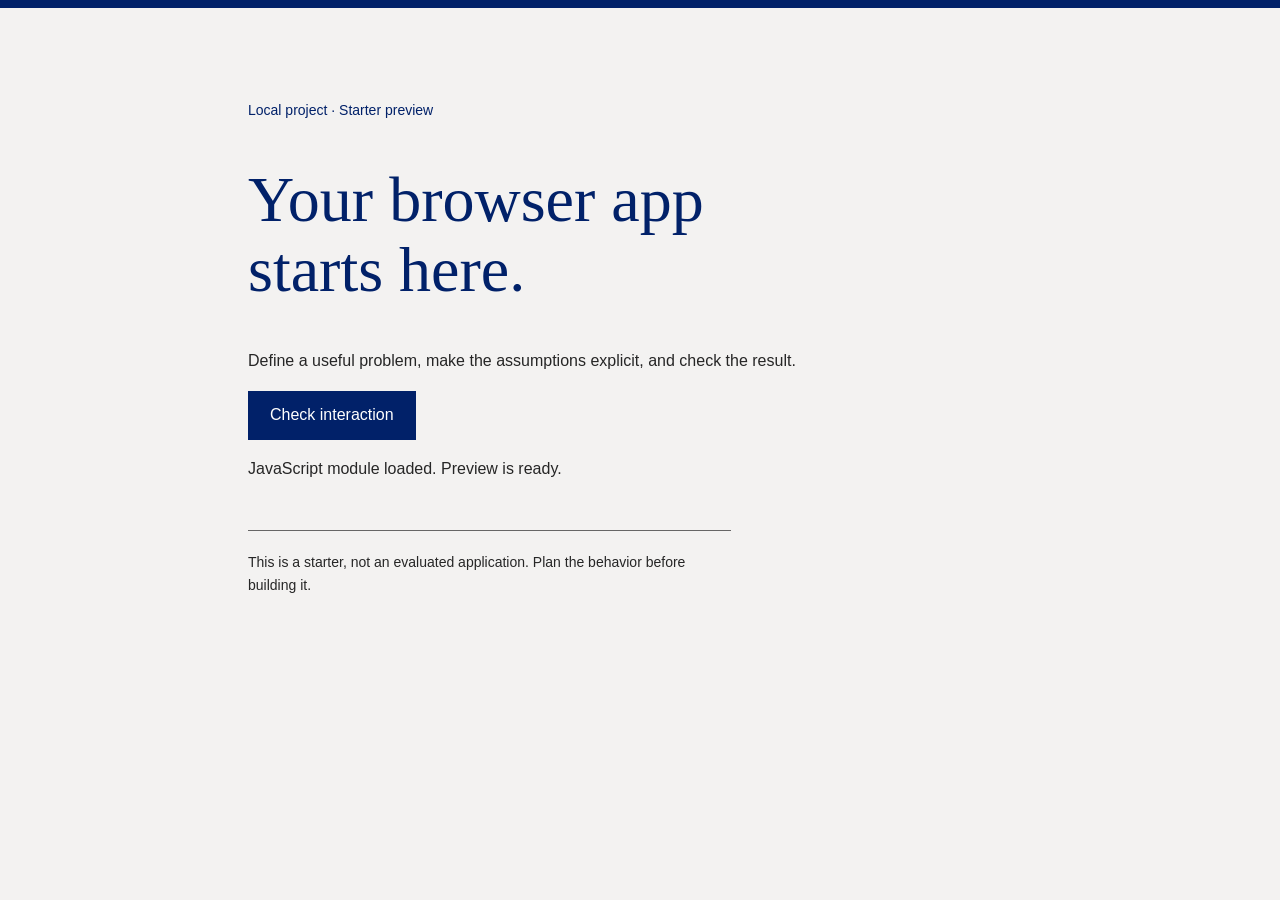
==== app/index.html @ e731c491 "Initialize inventory trial with verified local tooling" ====
<!doctype html>
<html lang="en">
<head>
  <meta charset="utf-8">
  <meta name="viewport" content="width=device-width, initial-scale=1">
  <title>Your browser app</title>
  <link rel="stylesheet" href="./style.css">
  <script type="module" src="./app.js"></script>
</head>
<body>
  <main>
    <p class="eyebrow">Local project · Starter preview</p>
    <h1>Your browser app starts here.</h1>
    <p>Define a useful problem, make the assumptions explicit, and check the result.</p>
    <button type="button" id="check">Check interaction</button>
    <p id="status" role="status">Waiting for the JavaScript module. Open this page through your project preview.</p>
    <aside>This is a starter, not an evaluated application. Plan the behavior before building it.</aside>
  </main>
</body>
</html>
---- app/style.css ----
:root { color-scheme: light; font-family: Arial, sans-serif; color: #262626; background: #F3F2F1; }
* { box-sizing: border-box; }
body { margin: 0; border-top: 8px solid #012169; }
main { max-width: 52rem; margin: 0 auto; padding: clamp(1.5rem, 6vw, 5rem) 1.5rem; }
h1 { color: #012169; font: 400 clamp(2.25rem, 6vw, 4rem)/1.1 Georgia, serif; max-width: 16ch; }
p, aside { line-height: 1.65; max-width: 62ch; }
.eyebrow { font-size: .875rem; color: #012169; }
button { font: inherit; padding: .85rem 1.25rem; color: white; background: #012169; border: 2px solid #012169; cursor: pointer; }
button:hover { background: #00539B; }
:focus-visible { outline: 3px solid #00539B; outline-offset: 4px; }
aside { margin-top: 3rem; padding-top: 1.25rem; border-top: 1px solid #666; font-size: .875rem; }
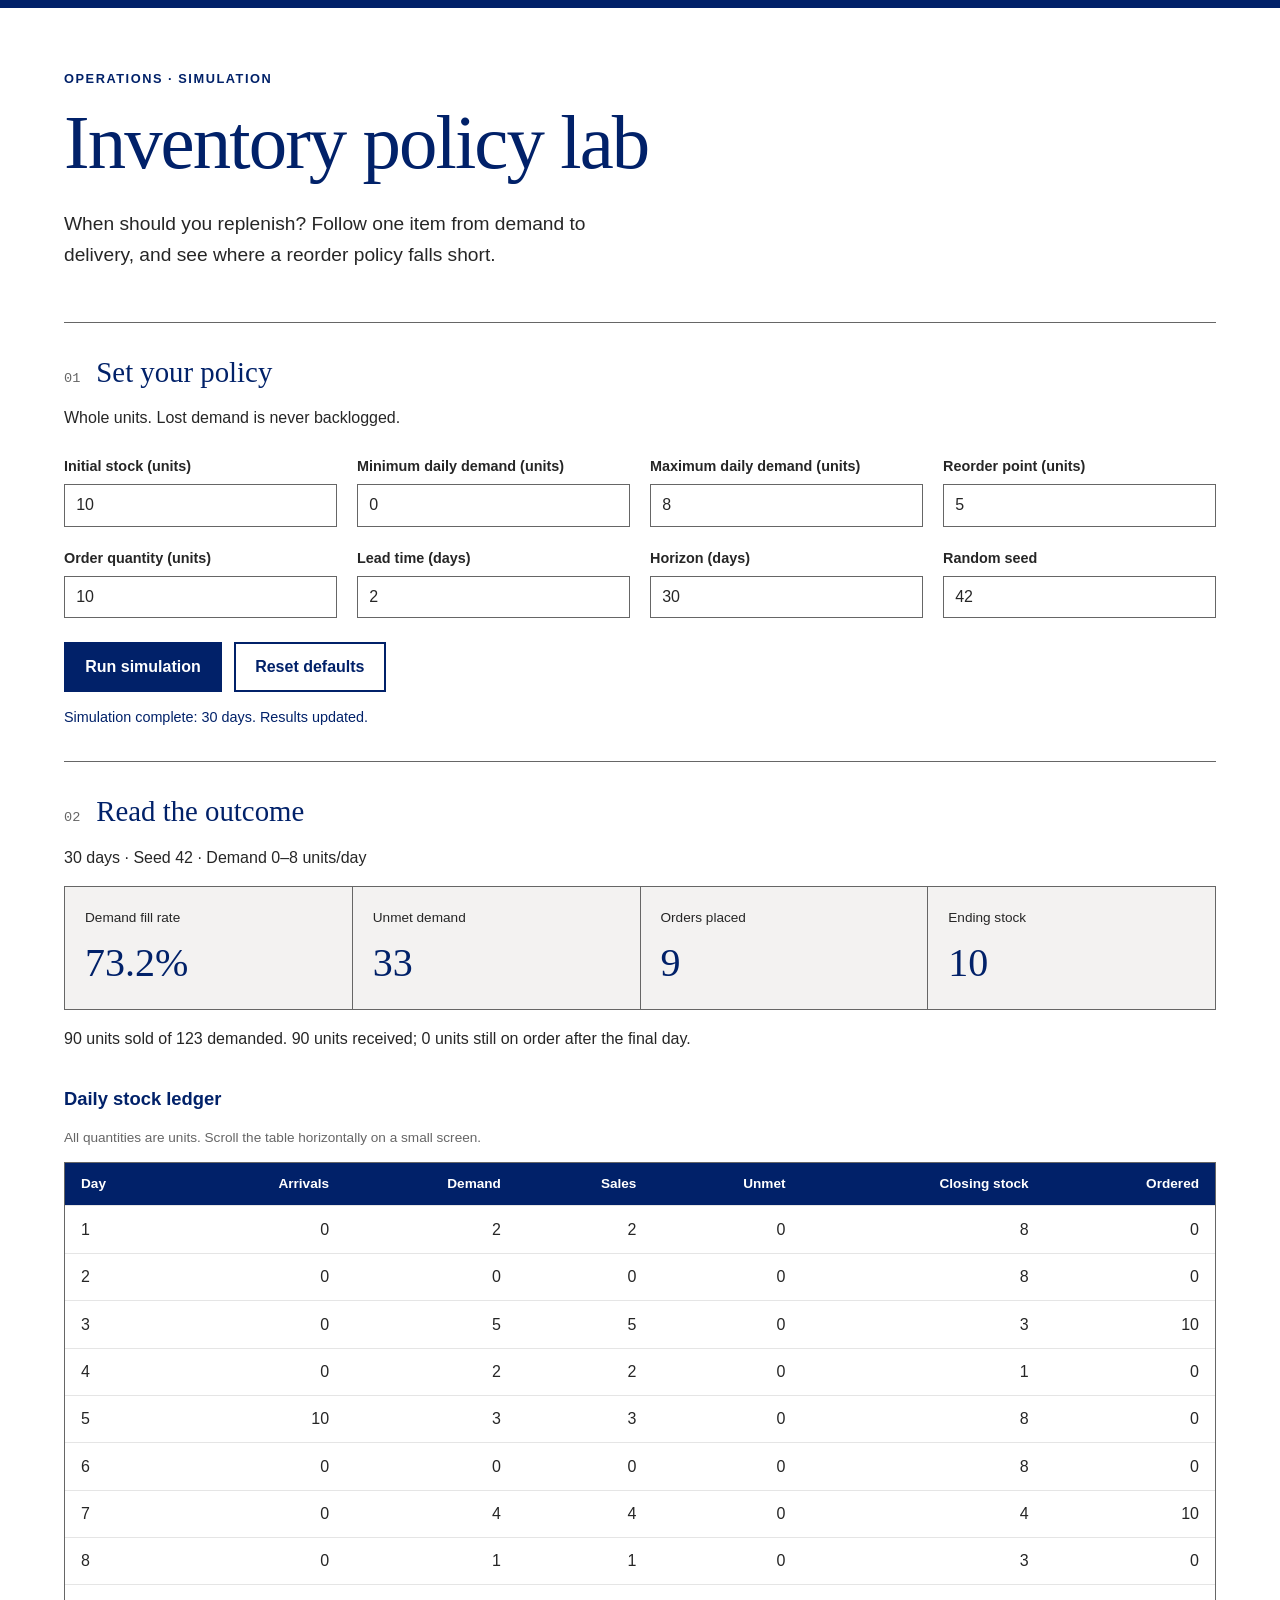
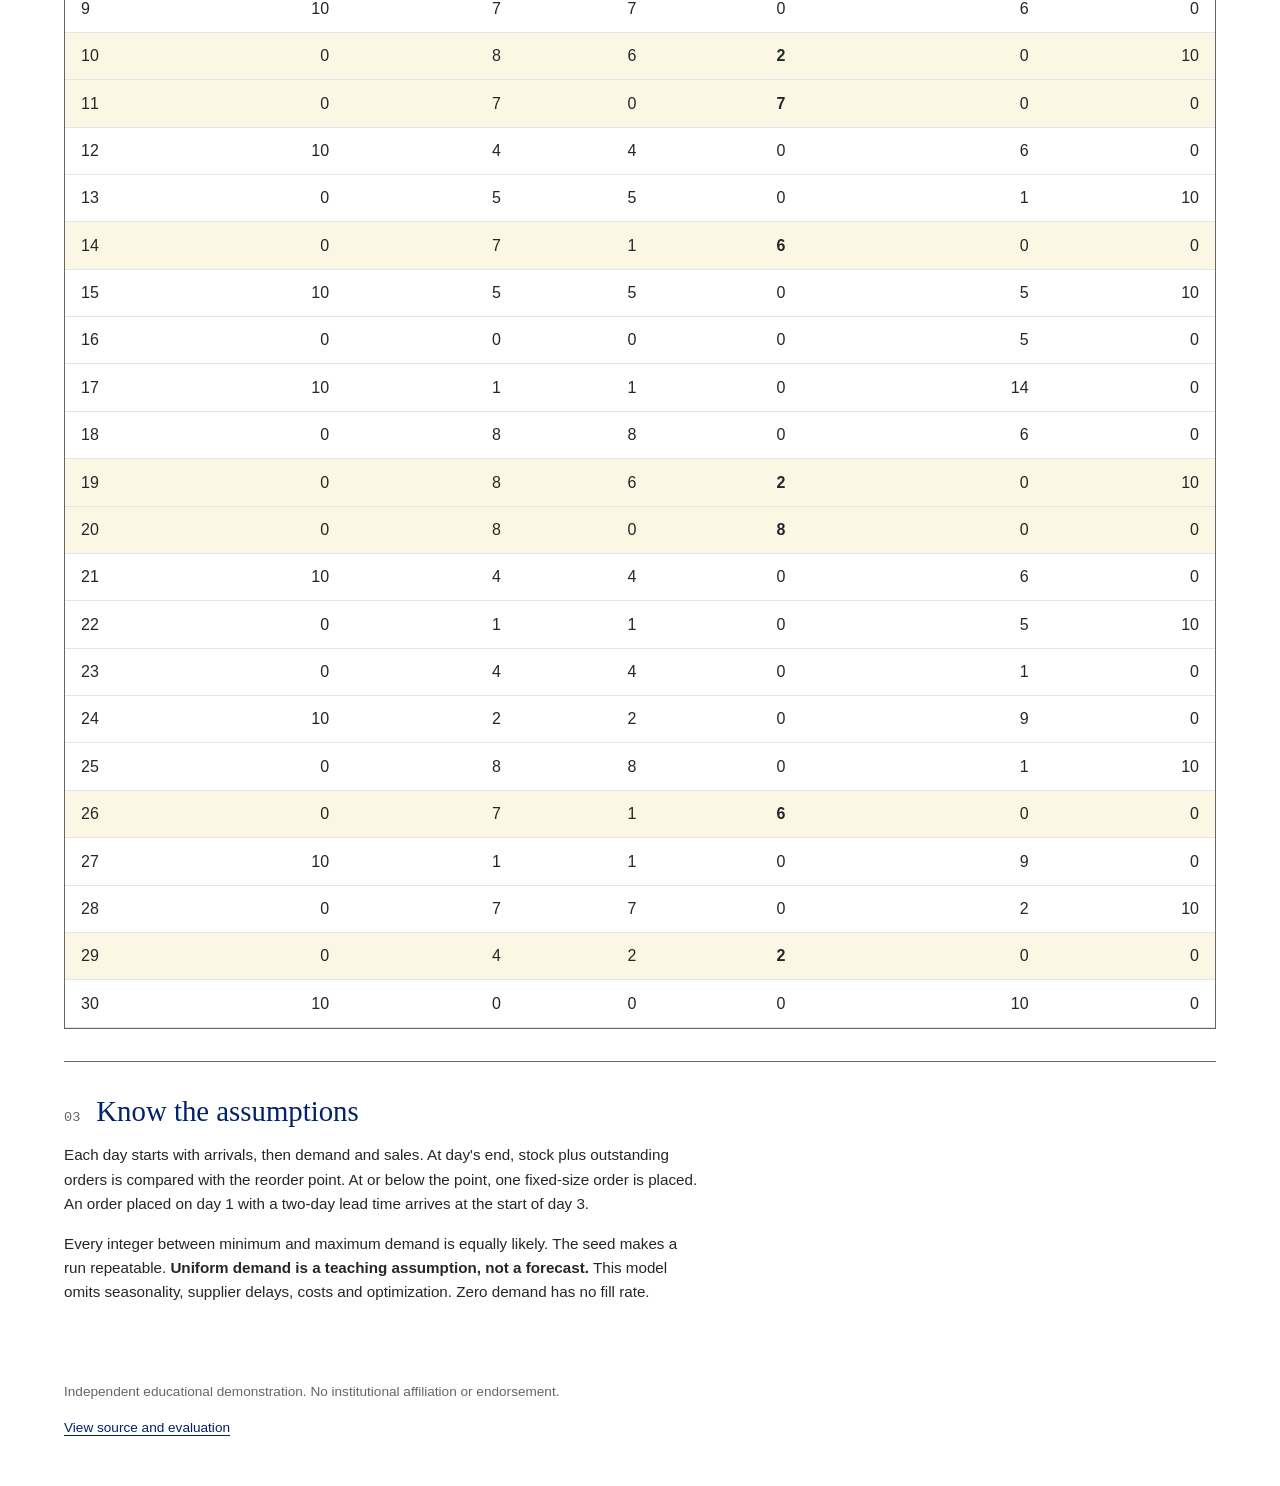
==== commit 2defabed: "Build inventory teaching simulation and independent browser checks" ====
--- a/app/index.html
+++ b/app/index.html
@@ -3,18 +3,49 @@
 <head>
   <meta charset="utf-8">
   <meta name="viewport" content="width=device-width, initial-scale=1">
-  <title>Your browser app</title>
+  <meta name="description" content="Explore a synthetic single-item reorder policy with repeatable daily demand.">
+  <title>Inventory policy lab</title>
   <link rel="stylesheet" href="./style.css">
   <script type="module" src="./app.js"></script>
 </head>
 <body>
+  <header>
+    <p class="eyebrow">OPERATIONS · SIMULATION</p>
+    <h1>Inventory policy lab</h1>
+    <p class="intro">When should you replenish? Follow one item from demand to delivery, and see where a reorder policy falls short.</p>
+  </header>
   <main>
-    <p class="eyebrow">Local project · Starter preview</p>
-    <h1>Your browser app starts here.</h1>
-    <p>Define a useful problem, make the assumptions explicit, and check the result.</p>
-    <button type="button" id="check">Check interaction</button>
-    <p id="status" role="status">Waiting for the JavaScript module. Open this page through your project preview.</p>
-    <aside>This is a starter, not an evaluated application. Plan the behavior before building it.</aside>
+    <section aria-labelledby="inputs-heading" class="inputs">
+      <div class="section-title"><span class="step">01</span><h2 id="inputs-heading">Set your policy</h2></div>
+      <p>Whole units. Lost demand is never backlogged.</p>
+      <form id="simulation" novalidate>
+        <div id="fields" class="fields"></div>
+        <div class="actions"><button type="submit">Run simulation</button><button type="button" id="reset" class="secondary">Reset defaults</button></div>
+      </form>
+      <p id="status" role="status">Loading the simulation module…</p>
+    </section>
+    <section aria-labelledby="results-heading" id="results" hidden>
+      <div class="section-title"><span class="step">02</span><h2 id="results-heading">Read the outcome</h2></div>
+      <p id="run-label"></p>
+      <dl class="metrics">
+        <div><dt>Demand fill rate</dt><dd id="fill"></dd></div>
+        <div><dt>Unmet demand</dt><dd id="unmet"></dd></div>
+        <div><dt>Orders placed</dt><dd id="orders"></dd></div>
+        <div><dt>Ending stock</dt><dd id="stock"></dd></div>
+      </dl>
+      <p id="summary"></p>
+      <h3>Daily stock ledger</h3>
+      <p class="table-help" id="ledger-help">All quantities are units. Scroll the table horizontally on a small screen.</p>
+      <div class="table-scroll" role="region" aria-label="Daily stock ledger" aria-describedby="ledger-help" tabindex="0">
+        <table><thead><tr><th scope="col">Day</th><th scope="col">Arrivals</th><th scope="col">Demand</th><th scope="col">Sales</th><th scope="col">Unmet</th><th scope="col">Closing stock</th><th scope="col">Ordered</th></tr></thead><tbody id="ledger"></tbody></table>
+      </div>
+    </section>
+    <aside aria-labelledby="model-heading">
+      <div class="section-title"><span class="step">03</span><h2 id="model-heading">Know the assumptions</h2></div>
+      <p>Each day starts with arrivals, then demand and sales. At day's end, stock plus outstanding orders is compared with the reorder point. At or below the point, one fixed-size order is placed. An order placed on day 1 with a two-day lead time arrives at the start of day 3.</p>
+      <p>Every integer between minimum and maximum demand is equally likely. The seed makes a run repeatable. <strong>Uniform demand is a teaching assumption, not a forecast.</strong> This model omits seasonality, supplier delays, costs and optimization. Zero demand has no fill rate.</p>
+    </aside>
   </main>
+  <footer><p>Independent educational demonstration. No institutional affiliation or endorsement.</p><a href="https://github.com/jordanmeyer/bab-trial-inventory-2026-10-08">View source and evaluation</a></footer>
 </body>
 </html>
--- a/app/style.css
+++ b/app/style.css
@@ -1,11 +1,47 @@
-:root { color-scheme: light; font-family: Arial, sans-serif; color: #262626; background: #F3F2F1; }
+:root { color-scheme: light; font-family: Arial, sans-serif; line-height: 1.6; color: #262626; background: #fff; }
 * { box-sizing: border-box; }
 body { margin: 0; border-top: 8px solid #012169; }
-main { max-width: 52rem; margin: 0 auto; padding: clamp(1.5rem, 6vw, 5rem) 1.5rem; }
-h1 { color: #012169; font: 400 clamp(2.25rem, 6vw, 4rem)/1.1 Georgia, serif; max-width: 16ch; }
-p, aside { line-height: 1.65; max-width: 62ch; }
-.eyebrow { font-size: .875rem; color: #012169; }
-button { font: inherit; padding: .85rem 1.25rem; color: white; background: #012169; border: 2px solid #012169; cursor: pointer; }
-button:hover { background: #00539B; }
-:focus-visible { outline: 3px solid #00539B; outline-offset: 4px; }
-aside { margin-top: 3rem; padding-top: 1.25rem; border-top: 1px solid #666; font-size: .875rem; }
+header, main, footer { width: min(100% - 3rem, 72rem); margin-inline: auto; }
+header { padding-block: 3rem 2rem; }
+h1, h2, h3 { color: #012169; }
+h1 { font: 400 clamp(2.4rem, 6vw, 4.8rem)/1.08 Georgia, serif; margin: .75rem 0 1.5rem; letter-spacing: -.025em; }
+h2 { font: 400 1.8rem/1.2 Georgia, serif; margin: 0; }
+h3 { margin: 2rem 0 .5rem; font-size: 1.15rem; }
+p { max-width: 75ch; }
+.eyebrow { color: #012169; font-size: .8rem; font-weight: bold; letter-spacing: .12em; }
+.intro { max-width: 50ch; font-size: 1.2rem; }
+section, aside { border-top: 1px solid #666; padding-block: 2rem; }
+.section-title { display: flex; align-items: baseline; gap: 1rem; }
+.step { font: .85rem ui-monospace, monospace; color: #666; }
+.fields { display: grid; grid-template-columns: repeat(4, minmax(0, 1fr)); gap: 1.25rem; margin-block: 1.5rem; }
+label { display: block; font-weight: bold; font-size: .9rem; margin-bottom: .4rem; }
+input { display: block; min-width: 0; width: 100%; border: 1px solid #666; background: #fff; border-radius: 0; padding: .7rem; font: 1rem Arial, sans-serif; color: #262626; }
+input[aria-invalid="true"] { border: 2px solid #C84E00; }
+.error { display: block; color: #9a3900; font-size: .85rem; margin-top: .3rem; }
+.error:empty { display: none; }
+.actions { display: flex; gap: .75rem; flex-wrap: wrap; }
+button { font: bold 1rem Arial, sans-serif; padding: .85rem 1.2rem; border: 2px solid #012169; background: #012169; color: white; cursor: pointer; }
+button:hover { background: #00539B; border-color: #00539B; }
+.secondary { background: white; color: #012169; }
+.secondary:hover { background: #E2E6ED; border-color: #012169; }
+:focus-visible { outline: 3px solid #012169; outline-offset: 3px; box-shadow: 0 0 0 3px white; }
+#status { color: #012169; font-size: .9rem; margin-bottom: 0; }
+.metrics { display: grid; grid-template-columns: repeat(4, 1fr); gap: 1px; background: #666; border: 1px solid #666; }
+.metrics div { padding: 1.25rem; background: #F3F2F1; }
+dt { font-size: .85rem; color: #262626; }
+dd { font: 400 2.5rem/1.3 Georgia, serif; color: #012169; margin: .5rem 0 0; }
+.table-help { color: #666; font-size: .85rem; }
+.table-scroll { overflow-x: auto; border: 1px solid #666; }
+table { border-collapse: collapse; width: 100%; font-variant-numeric: tabular-nums; white-space: nowrap; }
+th, td { text-align: right; padding: .65rem 1rem; border-bottom: 1px solid #E5E5E5; }
+th { background: #012169; color: #fff; font-size: .85rem; }
+th:first-child, td:first-child { text-align: left; }
+.shortage { background: #FCF7E5; }
+.shortage td:nth-child(5) { font-weight: bold; }
+aside p { font-size: .95rem; }
+footer { padding-block: 1rem 3rem; color: #666; font-size: .85rem; }
+a { color: #012169; text-underline-offset: .2em; }
+a:hover { color: #00539B; }
+[hidden] { display: none; }
+@media (max-width: 850px) { .fields, .metrics { grid-template-columns: repeat(2, minmax(0, 1fr)); } }
+@media (max-width: 450px) { header, main, footer { width: calc(100% - 2rem); } header { padding-top: 2rem; } .fields { grid-template-columns: 1fr; } .metrics div { padding: .85rem; } dd { font-size: 2rem; } }
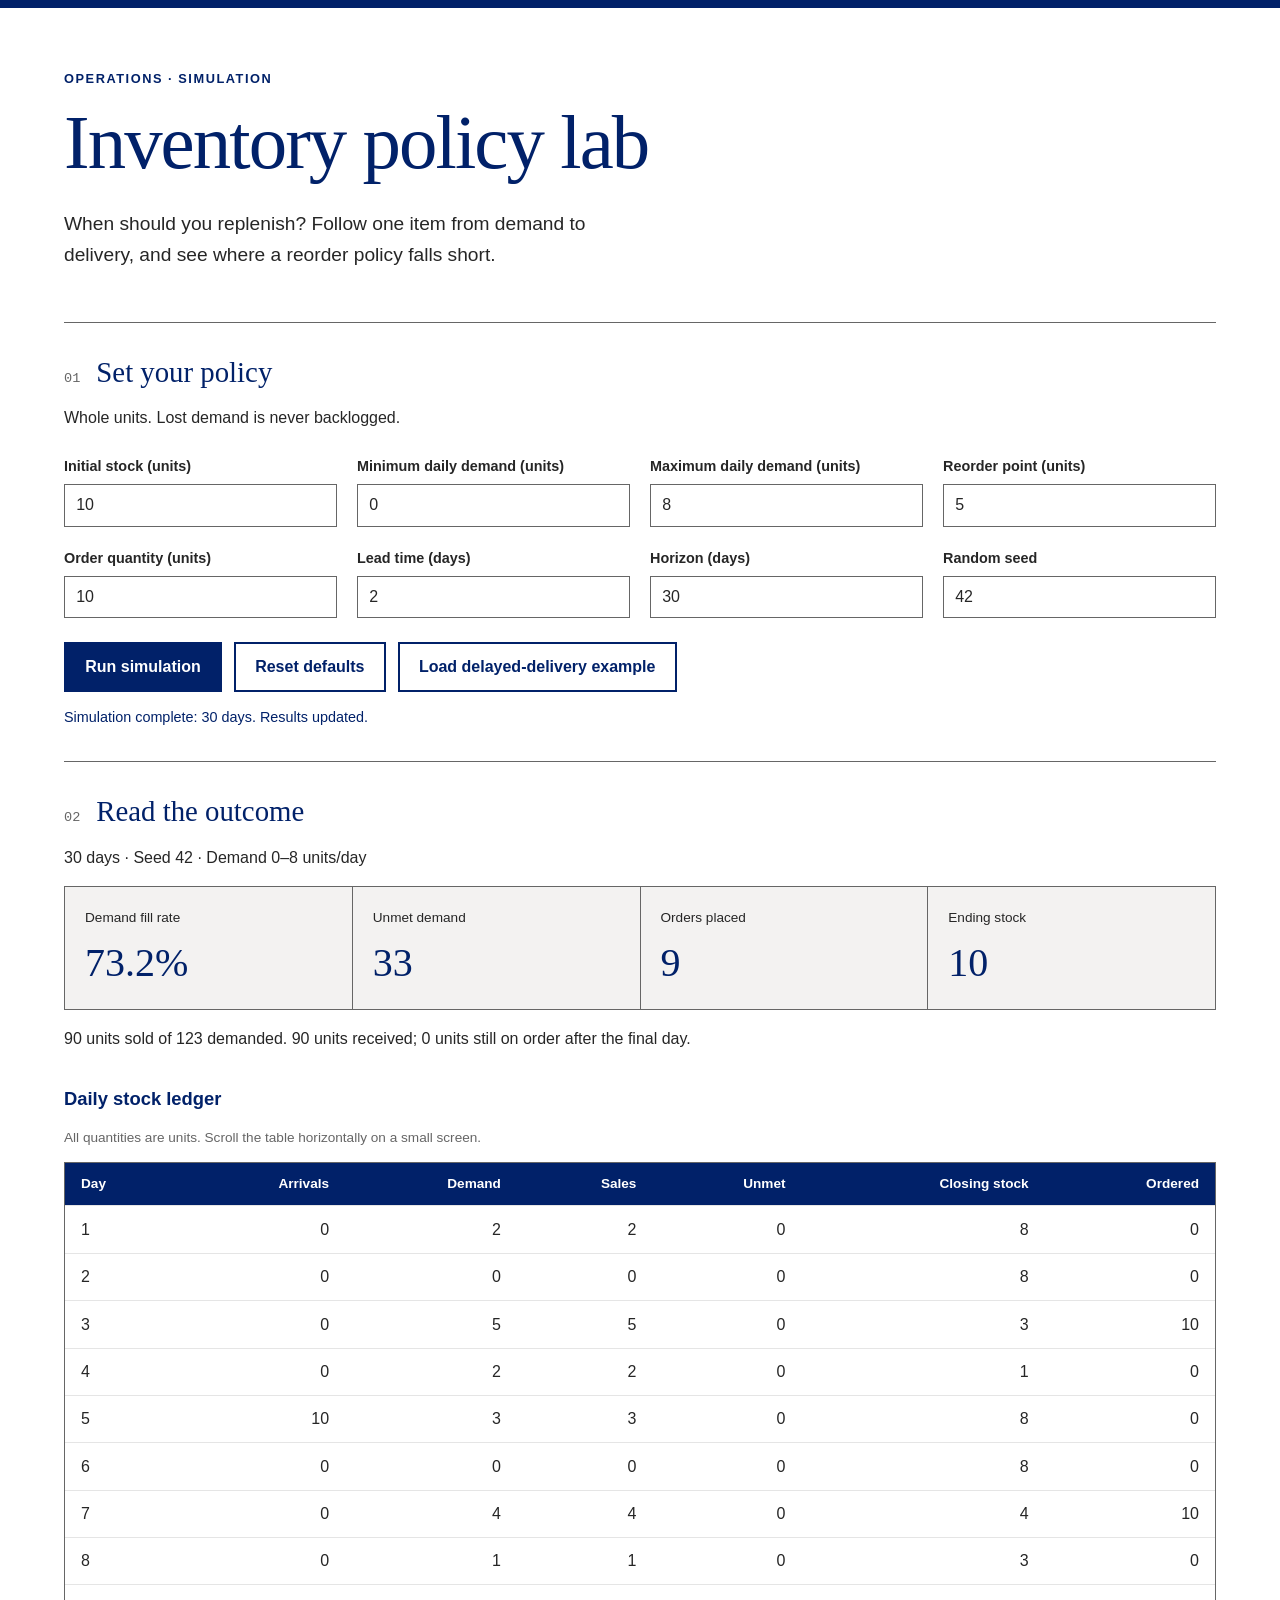
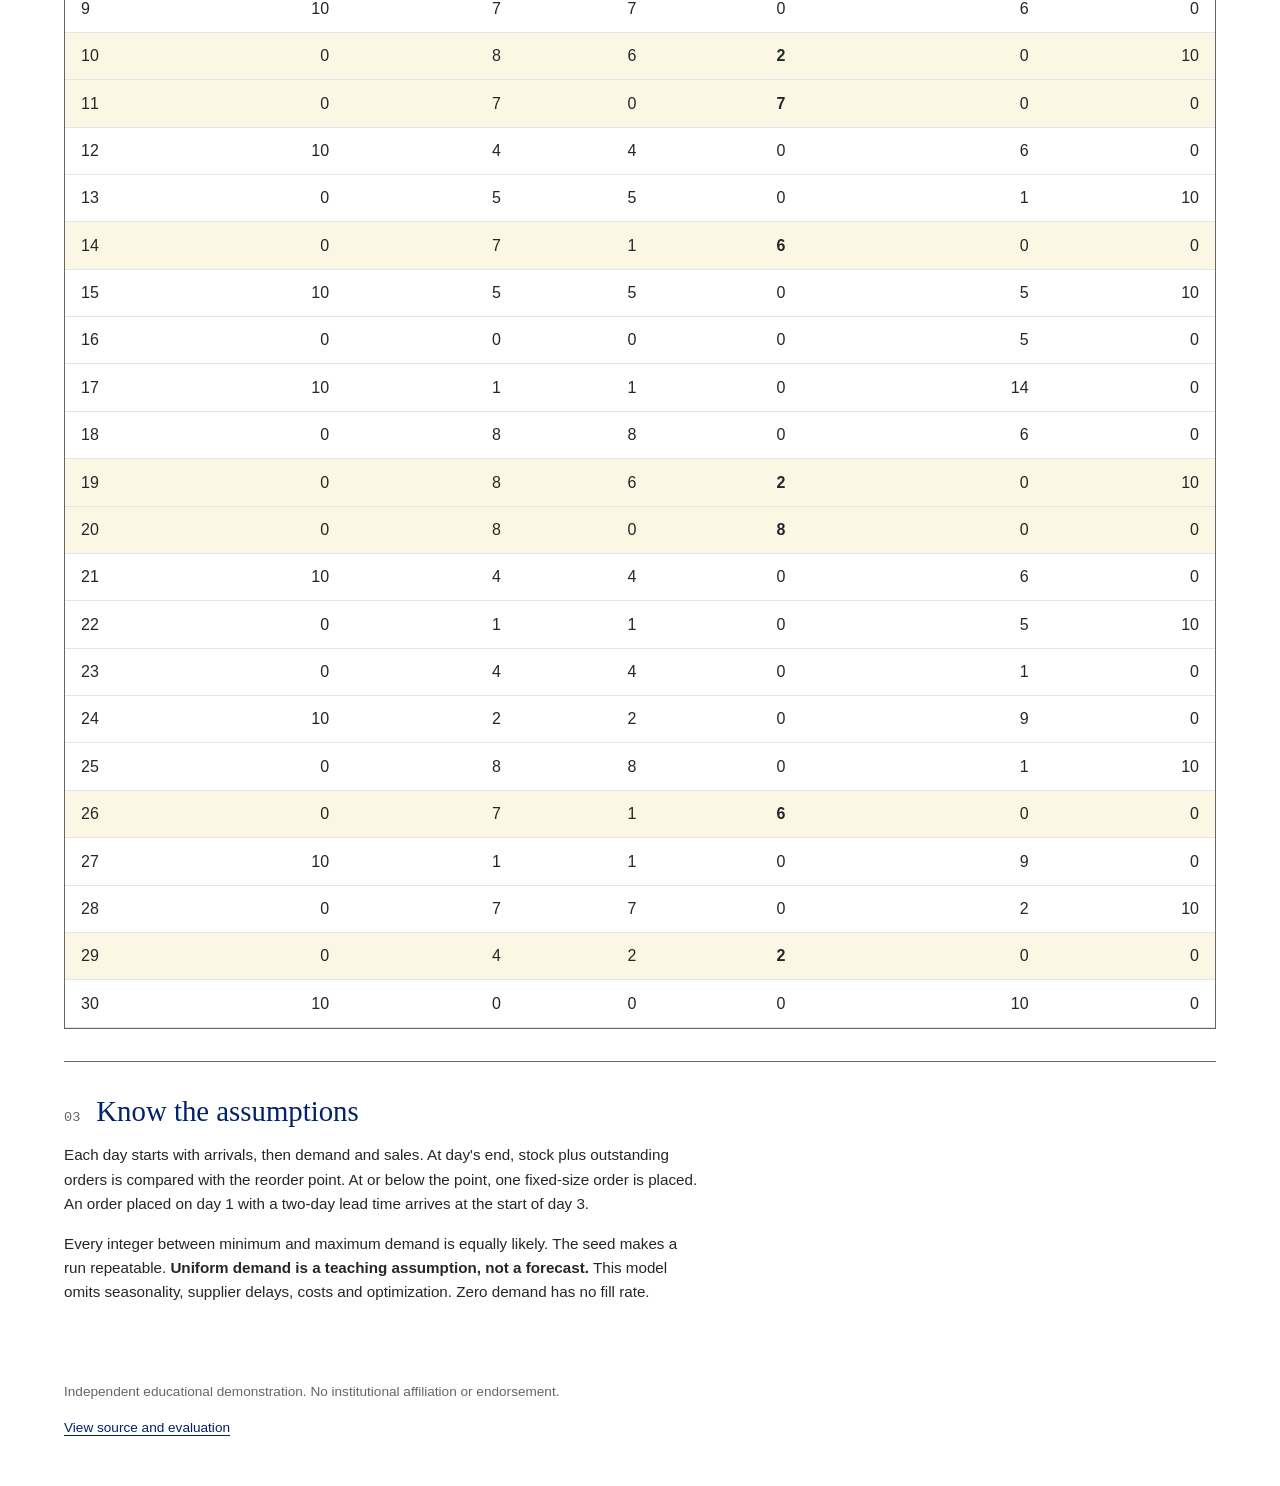
==== commit a3bbfc08: "Add delayed-delivery teaching example preset" ====
--- a/app/index.html
+++ b/app/index.html
@@ -20,7 +20,7 @@
       <p>Whole units. Lost demand is never backlogged.</p>
       <form id="simulation" novalidate>
         <div id="fields" class="fields"></div>
-        <div class="actions"><button type="submit">Run simulation</button><button type="button" id="reset" class="secondary">Reset defaults</button></div>
+        <div class="actions"><button type="submit">Run simulation</button><button type="button" id="reset-defaults" class="secondary">Reset defaults</button><button type="button" id="delayed-example" class="secondary">Load delayed-delivery example</button></div>
       </form>
       <p id="status" role="status">Loading the simulation module…</p>
     </section>
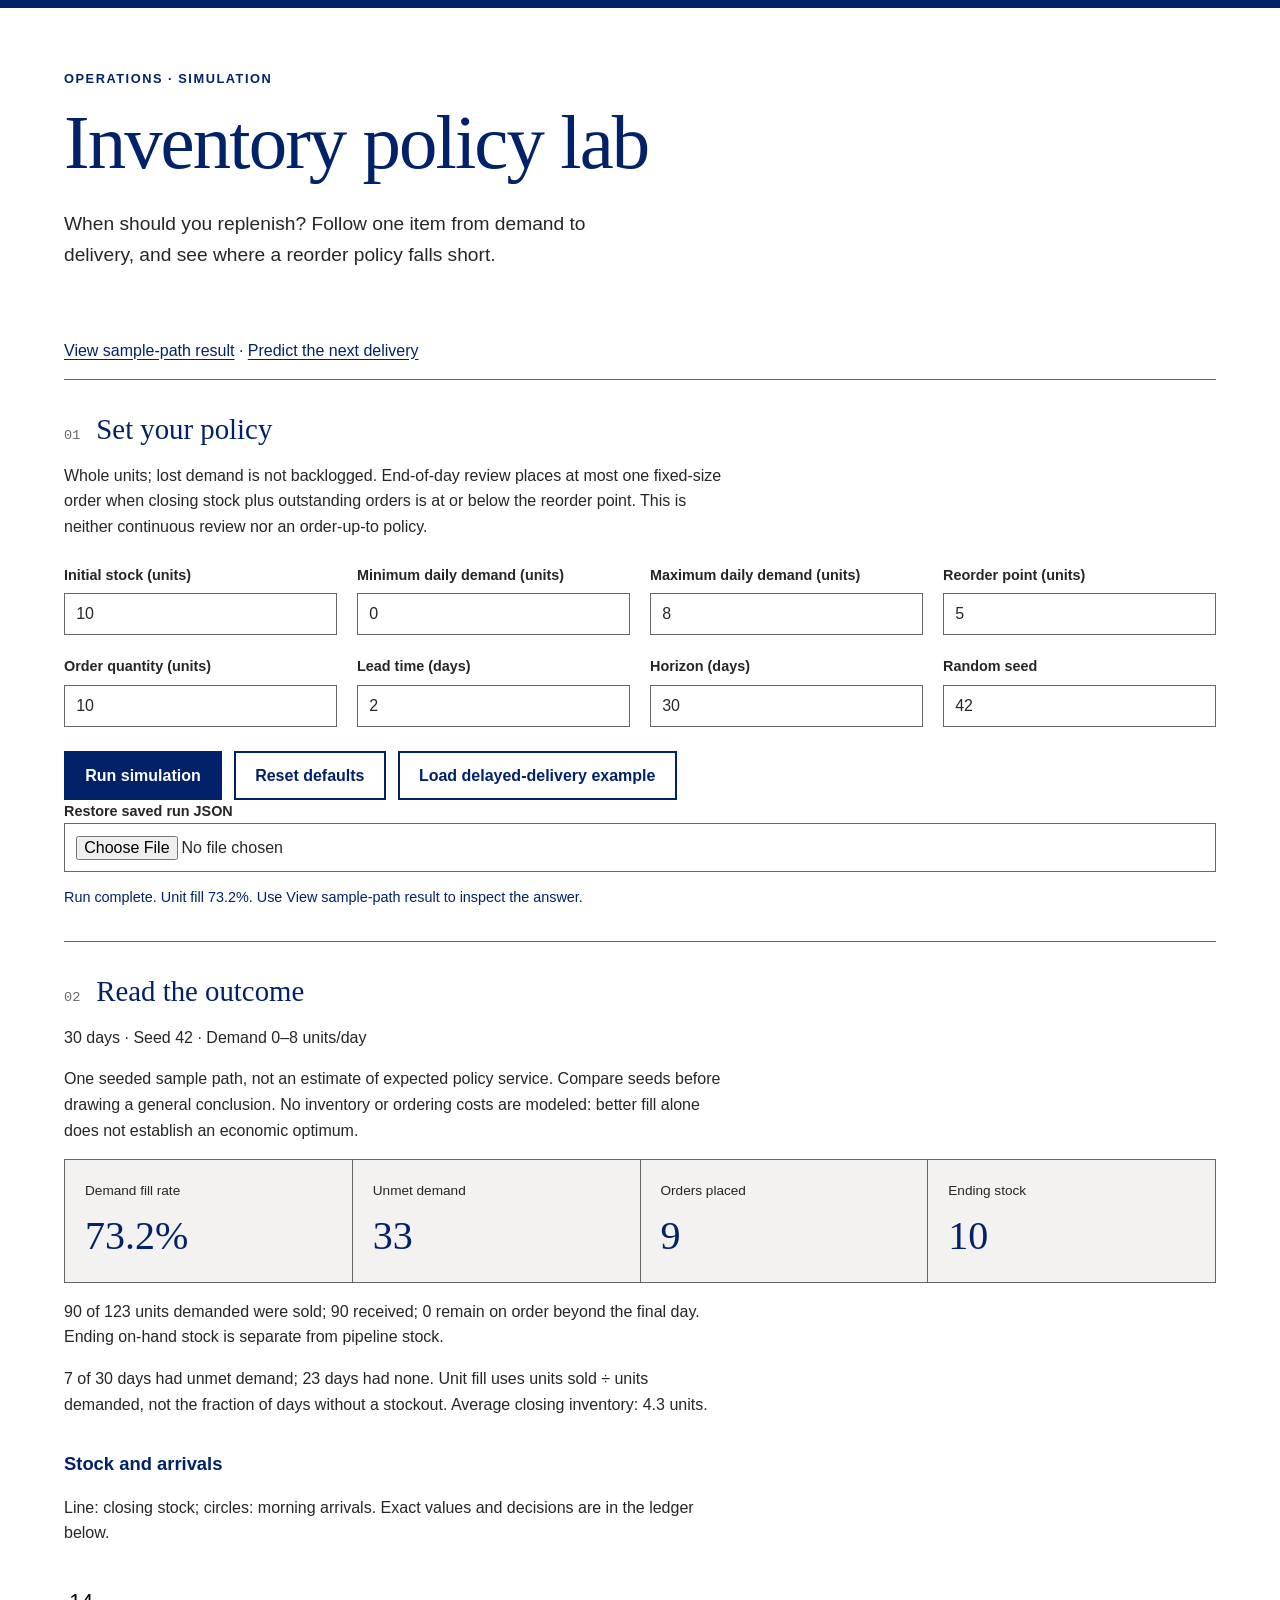
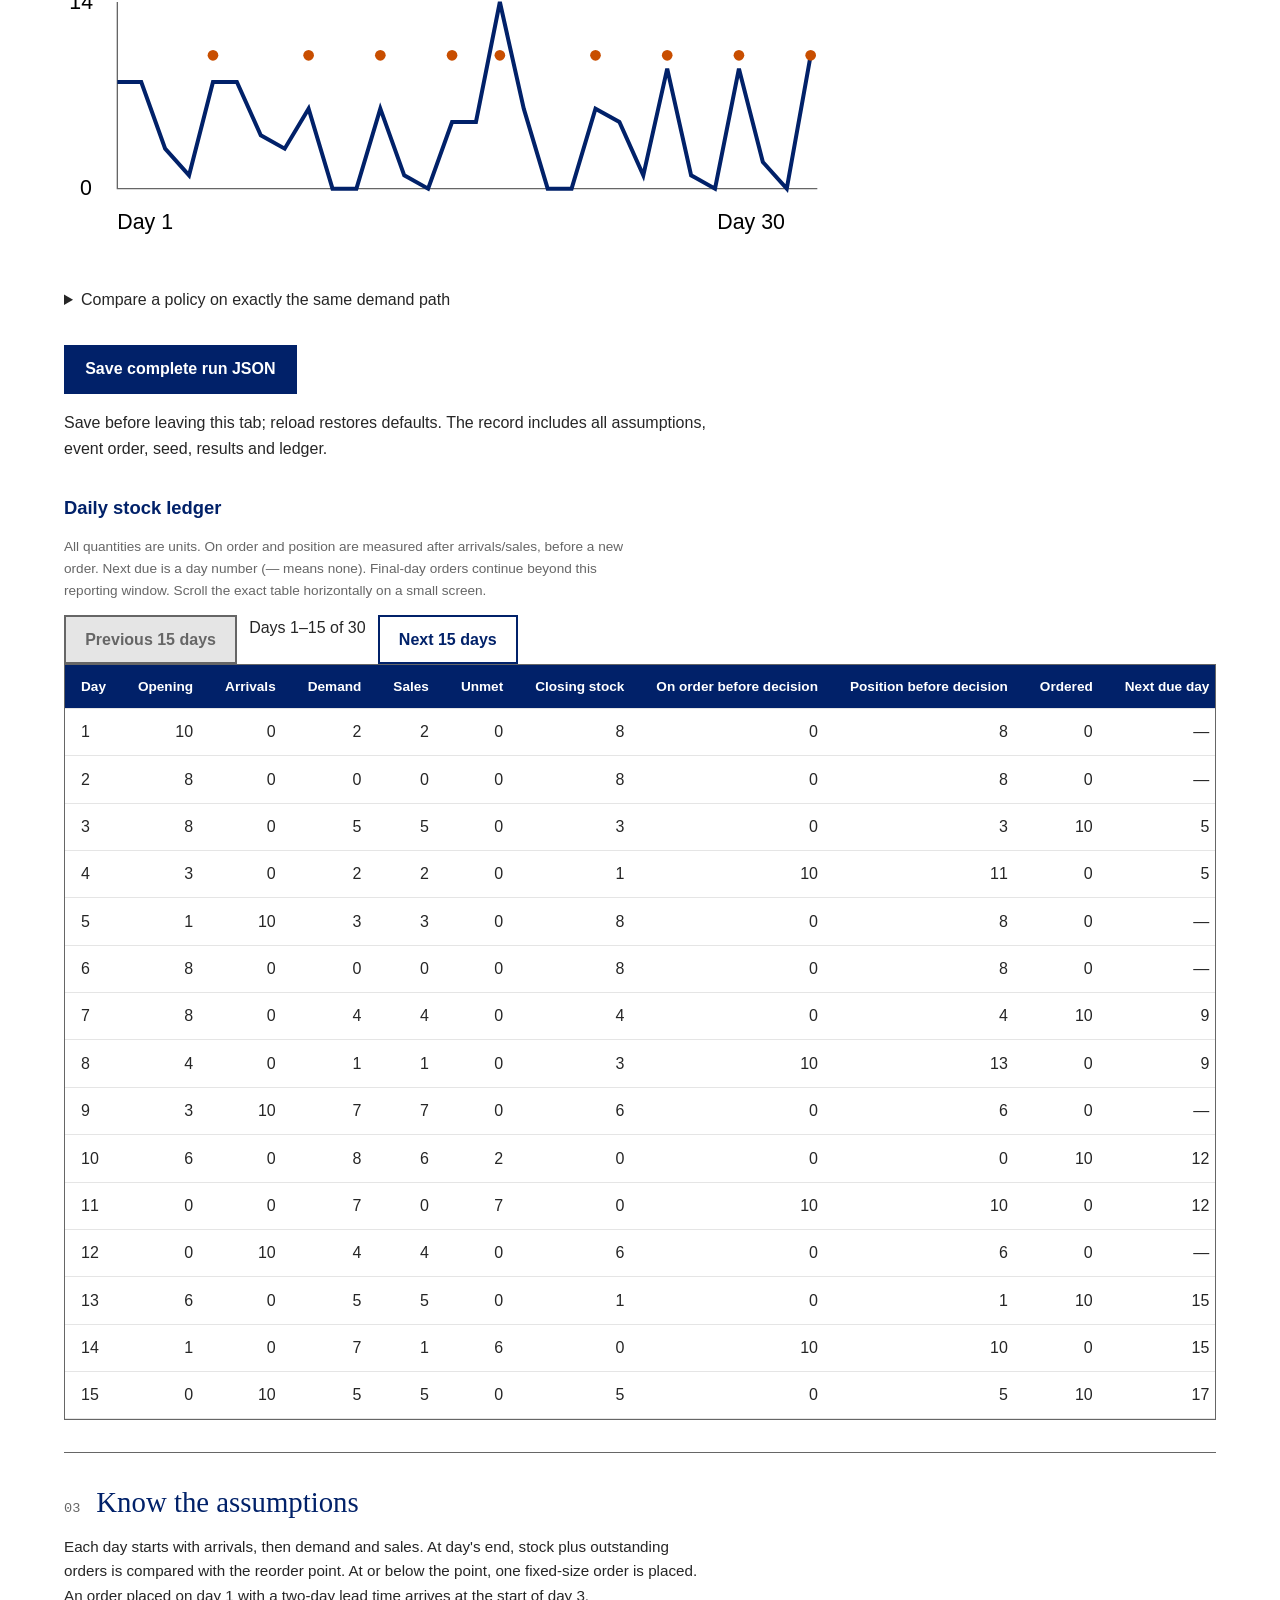
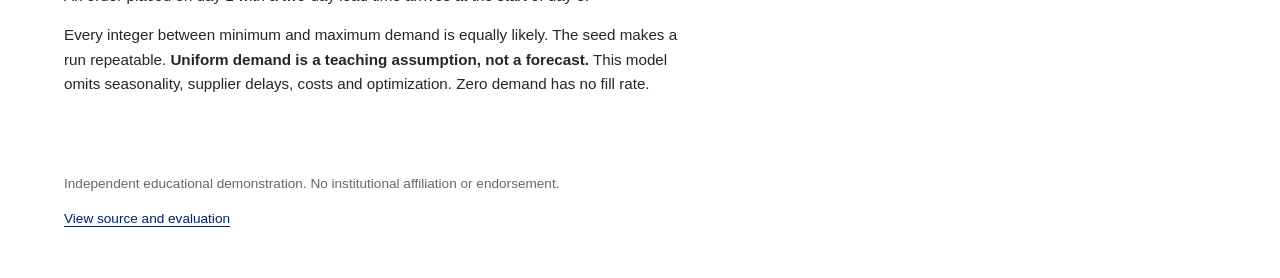
==== commit cc3f6e1d: "Teach inventory position with paired policies and reproducible runs" ====
--- a/app/index.html
+++ b/app/index.html
@@ -5,8 +5,8 @@
   <meta name="viewport" content="width=device-width, initial-scale=1">
   <meta name="description" content="Explore a synthetic single-item reorder policy with repeatable daily demand.">
   <title>Inventory policy lab</title>
-  <link rel="stylesheet" href="./style.css">
-  <script type="module" src="./app.js"></script>
+  <link rel="stylesheet" href="./style.css?v=4">
+  <script type="module" src="./app.js?v=4"></script>
 </head>
 <body>
   <header>
@@ -15,29 +15,33 @@
     <p class="intro">When should you replenish? Follow one item from demand to delivery, and see where a reorder policy falls short.</p>
   </header>
   <main>
+    <p><a href="#results-heading">View sample-path result</a> · <a href="./learn.html">Predict the next delivery</a></p>
     <section aria-labelledby="inputs-heading" class="inputs">
       <div class="section-title"><span class="step">01</span><h2 id="inputs-heading">Set your policy</h2></div>
-      <p>Whole units. Lost demand is never backlogged.</p>
+      <p>Whole units; lost demand is not backlogged. End-of-day review places at most one fixed-size order when closing stock plus outstanding orders is at or below the reorder point. This is neither continuous review nor an order-up-to policy.</p>
       <form id="simulation" novalidate>
         <div id="fields" class="fields"></div>
         <div class="actions"><button type="submit">Run simulation</button><button type="button" id="reset-defaults" class="secondary">Reset defaults</button><button type="button" id="delayed-example" class="secondary">Load delayed-delivery example</button></div>
       </form>
-      <p id="status" role="status">Loading the simulation module…</p>
+      <label>Restore saved run JSON <input id="restore-run" type="file" accept=".json,application/json"></label><p id="status" role="status">Loading the simulation module…</p>
     </section>
     <section aria-labelledby="results-heading" id="results" hidden>
-      <div class="section-title"><span class="step">02</span><h2 id="results-heading">Read the outcome</h2></div>
-      <p id="run-label"></p>
+      <div class="section-title"><span class="step">02</span><h2 id="results-heading" tabindex="-1">Read the outcome</h2></div>
+      <p id="run-label"></p><p>One seeded sample path, not an estimate of expected policy service. Compare seeds before drawing a general conclusion. No inventory or ordering costs are modeled: better fill alone does not establish an economic optimum.</p>
       <dl class="metrics">
         <div><dt>Demand fill rate</dt><dd id="fill"></dd></div>
         <div><dt>Unmet demand</dt><dd id="unmet"></dd></div>
         <div><dt>Orders placed</dt><dd id="orders"></dd></div>
         <div><dt>Ending stock</dt><dd id="stock"></dd></div>
       </dl>
-      <p id="summary"></p>
+      <p id="summary"></p><p id="service-note"></p>
+      <h3>Stock and arrivals</h3><p>Line: closing stock; circles: morning arrivals. Exact values and decisions are in the ledger below.</p><div id="timeline"></div>
+      <details><summary>Compare a policy on exactly the same demand path</summary><p>Only reorder point and order quantity change. The horizon, demand inputs and seed stay fixed. This isolates service and inventory consequences; neither policy is declared economically best.</p><label>Comparison reorder point<input id="compare-reorder" type="number" min="0" max="10000" value="8"></label><label>Comparison order quantity<input id="compare-quantity" type="number" min="1" max="10000" value="10"></label><button id="compare" type="button">Compare policies</button><p id="compare-status" role="status"></p><div id="comparison" class="table-scroll" tabindex="0"></div></details>
+      <p><button id="save-run" type="button">Save complete run JSON</button></p><p>Save before leaving this tab; reload restores defaults. The record includes all assumptions, event order, seed, results and ledger.</p>
       <h3>Daily stock ledger</h3>
-      <p class="table-help" id="ledger-help">All quantities are units. Scroll the table horizontally on a small screen.</p>
+      <p class="table-help" id="ledger-help">All quantities are units. On order and position are measured after arrivals/sales, before a new order. Next due is a day number (— means none). Final-day orders continue beyond this reporting window. Scroll the exact table horizontally on a small screen.</p><div class="actions"><button id="previous" type="button" class="secondary">Previous 15 days</button><span id="page-status" role="status"></span><button id="next" type="button" class="secondary">Next 15 days</button></div>
       <div class="table-scroll" role="region" aria-label="Daily stock ledger" aria-describedby="ledger-help" tabindex="0">
-        <table><thead><tr><th scope="col">Day</th><th scope="col">Arrivals</th><th scope="col">Demand</th><th scope="col">Sales</th><th scope="col">Unmet</th><th scope="col">Closing stock</th><th scope="col">Ordered</th></tr></thead><tbody id="ledger"></tbody></table>
+        <table><thead><tr><th scope="col">Day</th><th scope="col">Opening</th><th scope="col">Arrivals</th><th scope="col">Demand</th><th scope="col">Sales</th><th scope="col">Unmet</th><th scope="col">Closing stock</th><th scope="col">On order before decision</th><th scope="col">Position before decision</th><th scope="col">Ordered</th><th scope="col">Next due day</th><th scope="col">Decision</th></tr></thead><tbody id="ledger"></tbody></table>
       </div>
     </section>
     <aside aria-labelledby="model-heading">
--- a/app/style.css
+++ b/app/style.css
@@ -3,7 +3,7 @@
 body { margin: 0; border-top: 8px solid #012169; }
 header, main, footer { width: min(100% - 3rem, 72rem); margin-inline: auto; }
 header { padding-block: 3rem 2rem; }
-h1, h2, h3 { color: #012169; }
+h1, h2, h3 { color: #012169; overflow-wrap: anywhere; }
 h1 { font: 400 clamp(2.4rem, 6vw, 4.8rem)/1.08 Georgia, serif; margin: .75rem 0 1.5rem; letter-spacing: -.025em; }
 h2 { font: 400 1.8rem/1.2 Georgia, serif; margin: 0; }
 h3 { margin: 2rem 0 .5rem; font-size: 1.15rem; }
@@ -12,6 +12,7 @@
 .intro { max-width: 50ch; font-size: 1.2rem; }
 section, aside { border-top: 1px solid #666; padding-block: 2rem; }
 .section-title { display: flex; align-items: baseline; gap: 1rem; }
+.section-title h2 { min-width: 0; }
 .step { font: .85rem ui-monospace, monospace; color: #666; }
 .fields { display: grid; grid-template-columns: repeat(4, minmax(0, 1fr)); gap: 1.25rem; margin-block: 1.5rem; }
 label { display: block; font-weight: bold; font-size: .9rem; margin-bottom: .4rem; }
@@ -45,3 +46,4 @@
 [hidden] { display: none; }
 @media (max-width: 850px) { .fields, .metrics { grid-template-columns: repeat(2, minmax(0, 1fr)); } }
 @media (max-width: 450px) { header, main, footer { width: calc(100% - 2rem); } header { padding-top: 2rem; } .fields { grid-template-columns: 1fr; } .metrics div { padding: .85rem; } dd { font-size: 2rem; } }
+#timeline svg { width:100%; max-width:50rem; display:block; font:16px Arial,sans-serif; } #comparison { overflow-x:auto; } details { margin:1.5rem 0; } summary { cursor:pointer; padding:.5rem 0; } details label { display:block; margin:.8rem 0; } button:disabled { background:#E5E5E5; color:#666; border-color:#666; cursor:default; } [hidden] { display:none; } #restore-run { max-width:100%; } #ledger td:last-child { min-width:16rem; white-space:normal; }
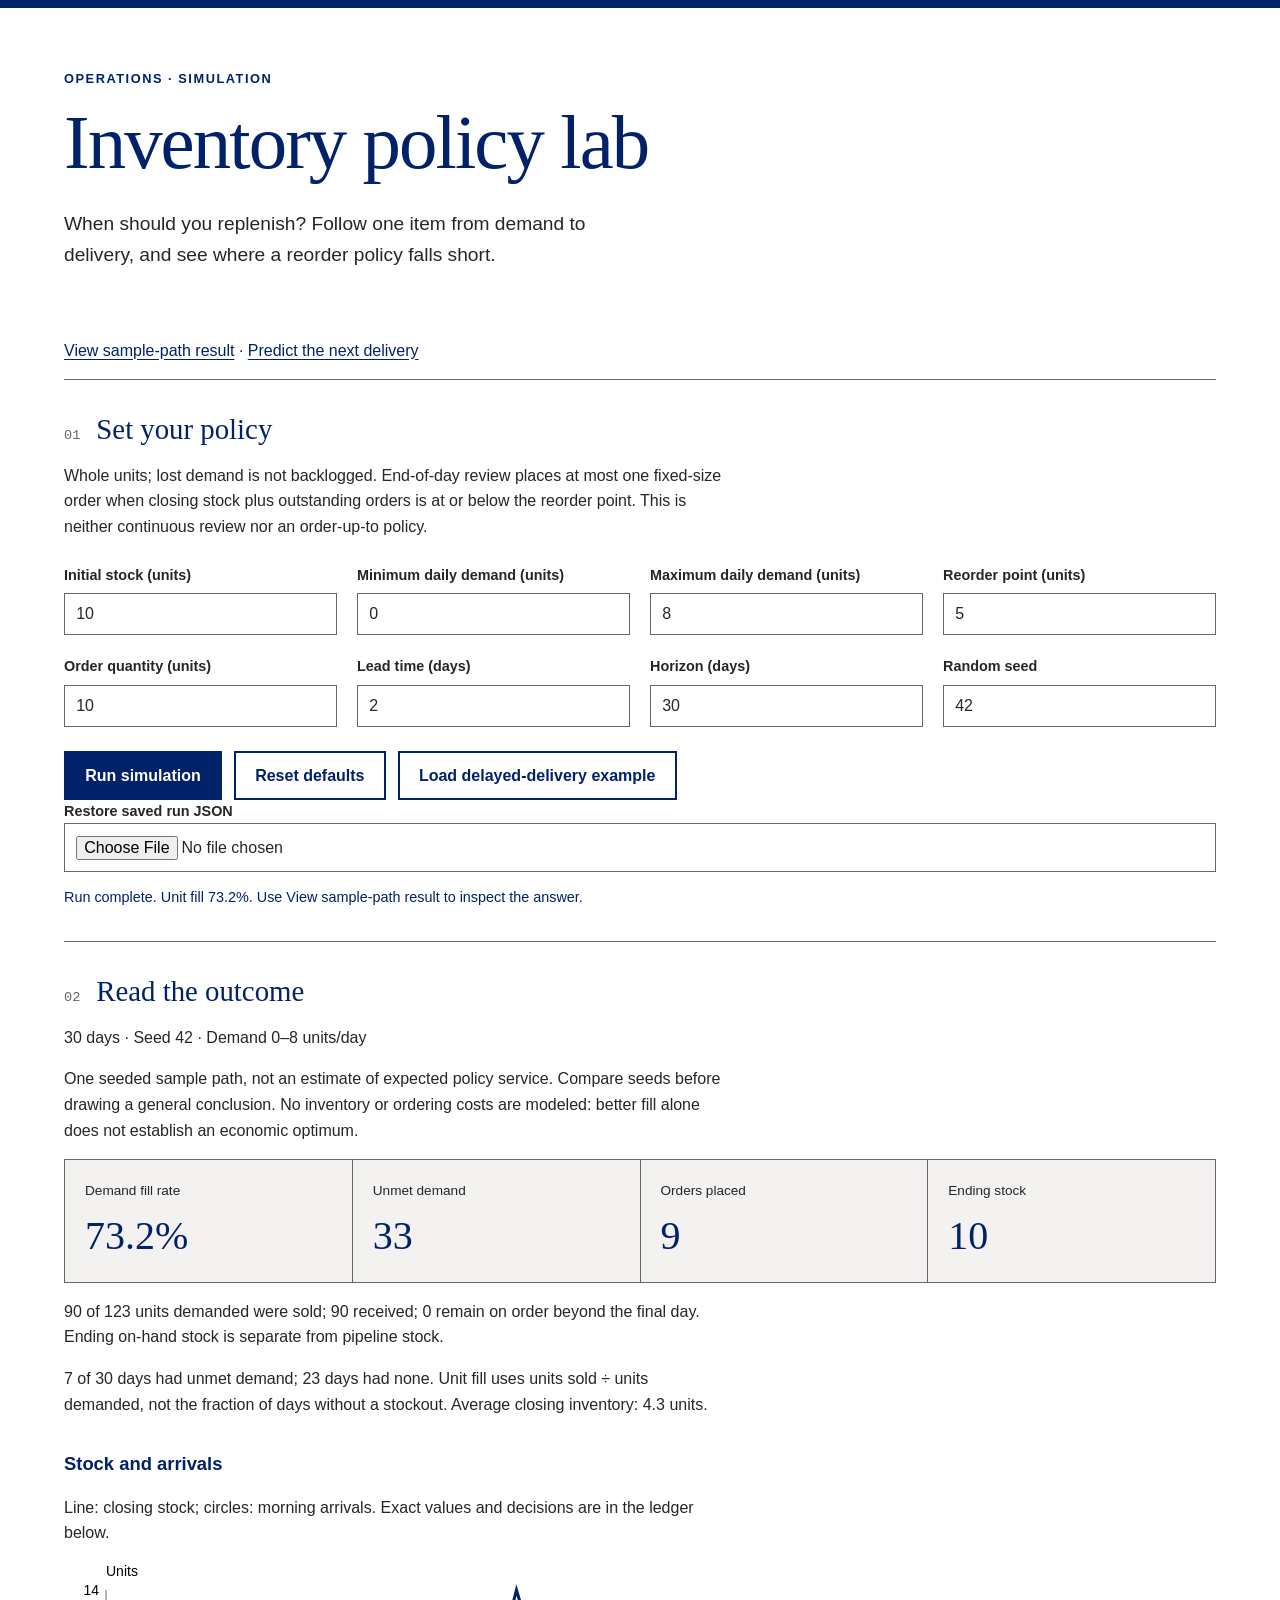
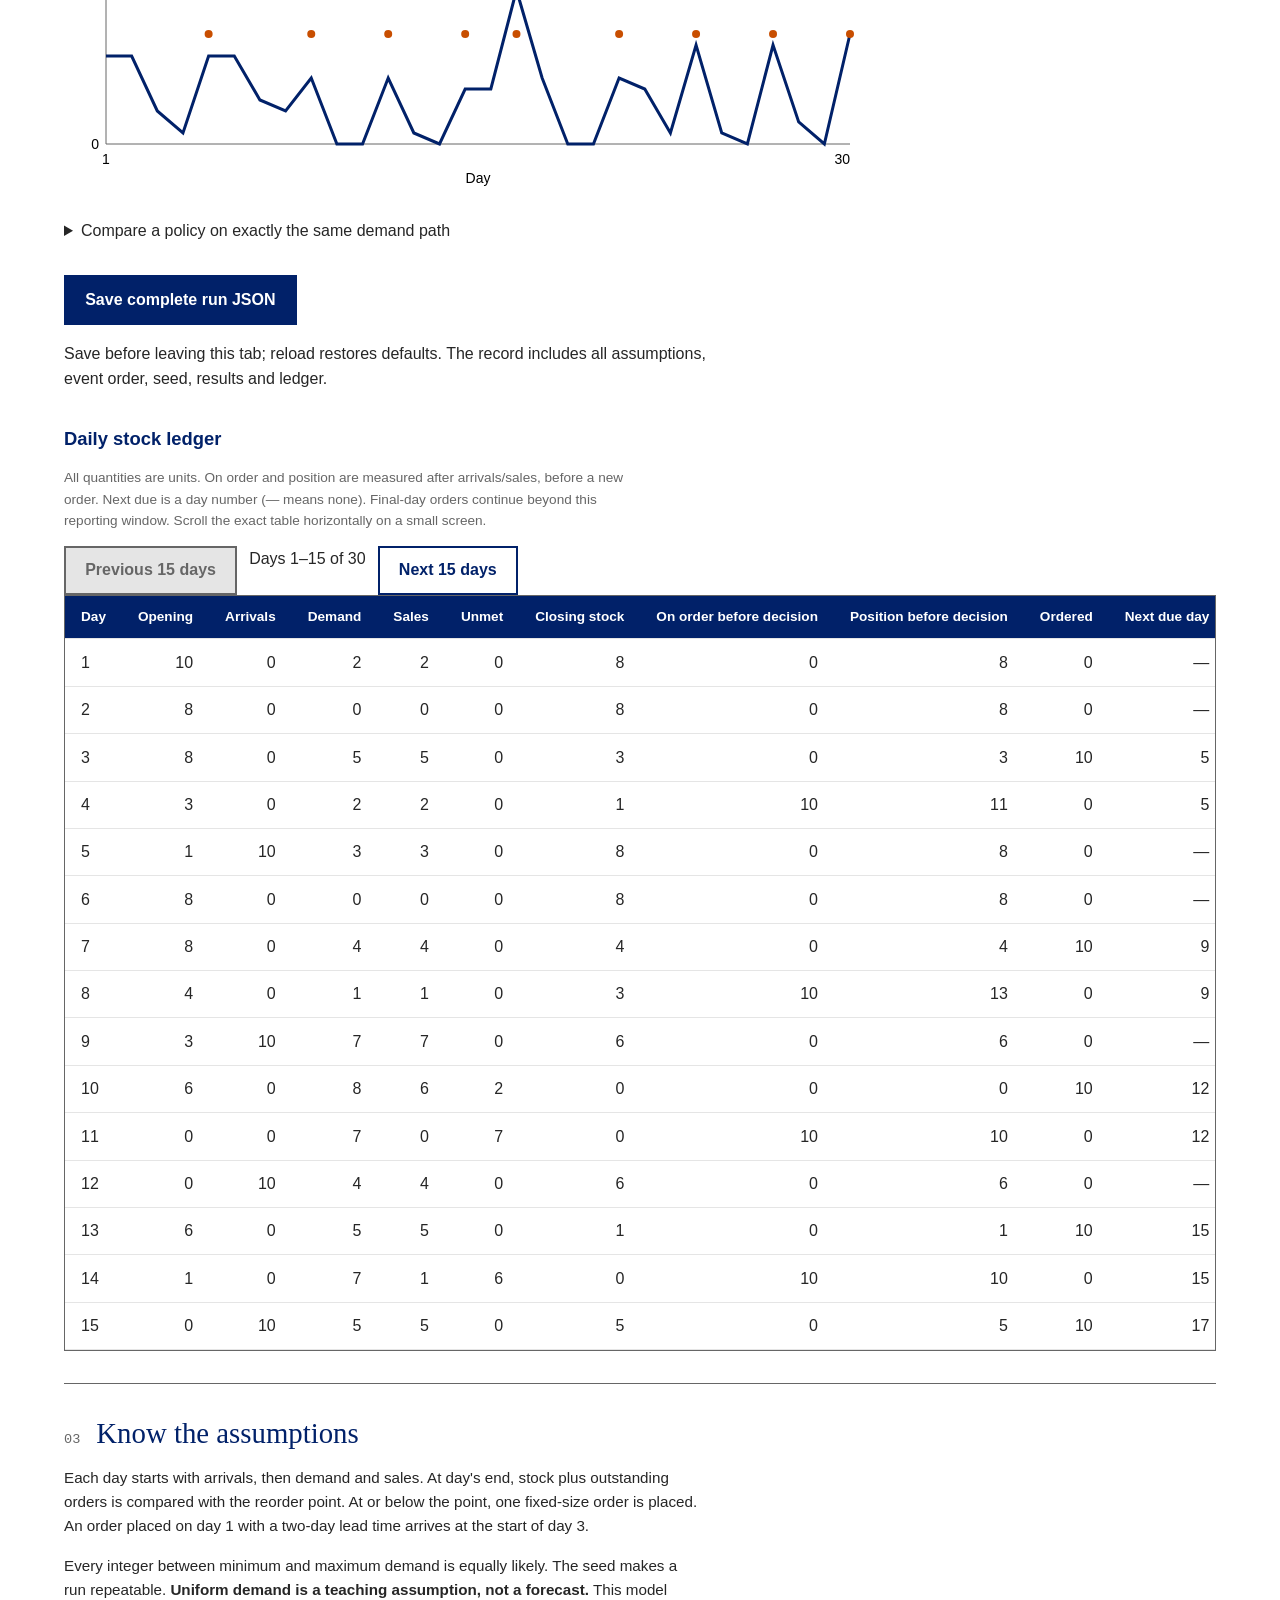
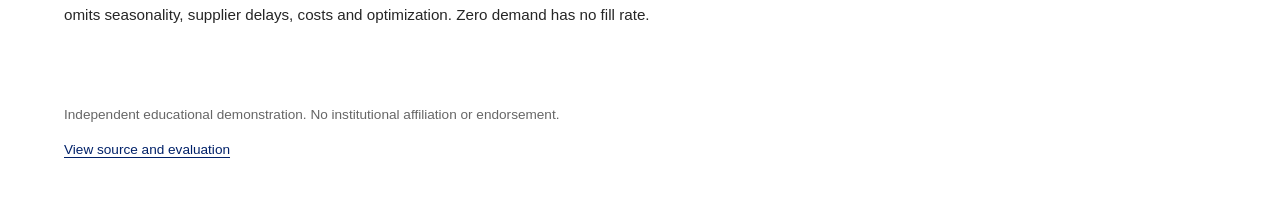
==== commit ff6c1bd0: "Keep inventory chart labels readable at the container width" ====
--- a/app/index.html
+++ b/app/index.html
@@ -5,8 +5,8 @@
   <meta name="viewport" content="width=device-width, initial-scale=1">
   <meta name="description" content="Explore a synthetic single-item reorder policy with repeatable daily demand.">
   <title>Inventory policy lab</title>
-  <link rel="stylesheet" href="./style.css?v=4">
-  <script type="module" src="./app.js?v=4"></script>
+  <link rel="stylesheet" href="./style.css?v=5">
+  <script type="module" src="./app.js?v=5"></script>
 </head>
 <body>
   <header>
--- a/app/style.css
+++ b/app/style.css
@@ -46,4 +46,4 @@
 [hidden] { display: none; }
 @media (max-width: 850px) { .fields, .metrics { grid-template-columns: repeat(2, minmax(0, 1fr)); } }
 @media (max-width: 450px) { header, main, footer { width: calc(100% - 2rem); } header { padding-top: 2rem; } .fields { grid-template-columns: 1fr; } .metrics div { padding: .85rem; } dd { font-size: 2rem; } }
-#timeline svg { width:100%; max-width:50rem; display:block; font:16px Arial,sans-serif; } #comparison { overflow-x:auto; } details { margin:1.5rem 0; } summary { cursor:pointer; padding:.5rem 0; } details label { display:block; margin:.8rem 0; } button:disabled { background:#E5E5E5; color:#666; border-color:#666; cursor:default; } [hidden] { display:none; } #restore-run { max-width:100%; } #ledger td:last-child { min-width:16rem; white-space:normal; }
+#timeline { max-width:50rem; font:.875rem Arial,sans-serif; } #timeline svg { width:100%; height:16em; display:block; font:inherit; } #comparison { overflow-x:auto; } details { margin:1.5rem 0; } summary { cursor:pointer; padding:.5rem 0; } details label { display:block; margin:.8rem 0; } button:disabled { background:#E5E5E5; color:#666; border-color:#666; cursor:default; } [hidden] { display:none; } #restore-run { max-width:100%; } #ledger td:last-child { min-width:16rem; white-space:normal; }
